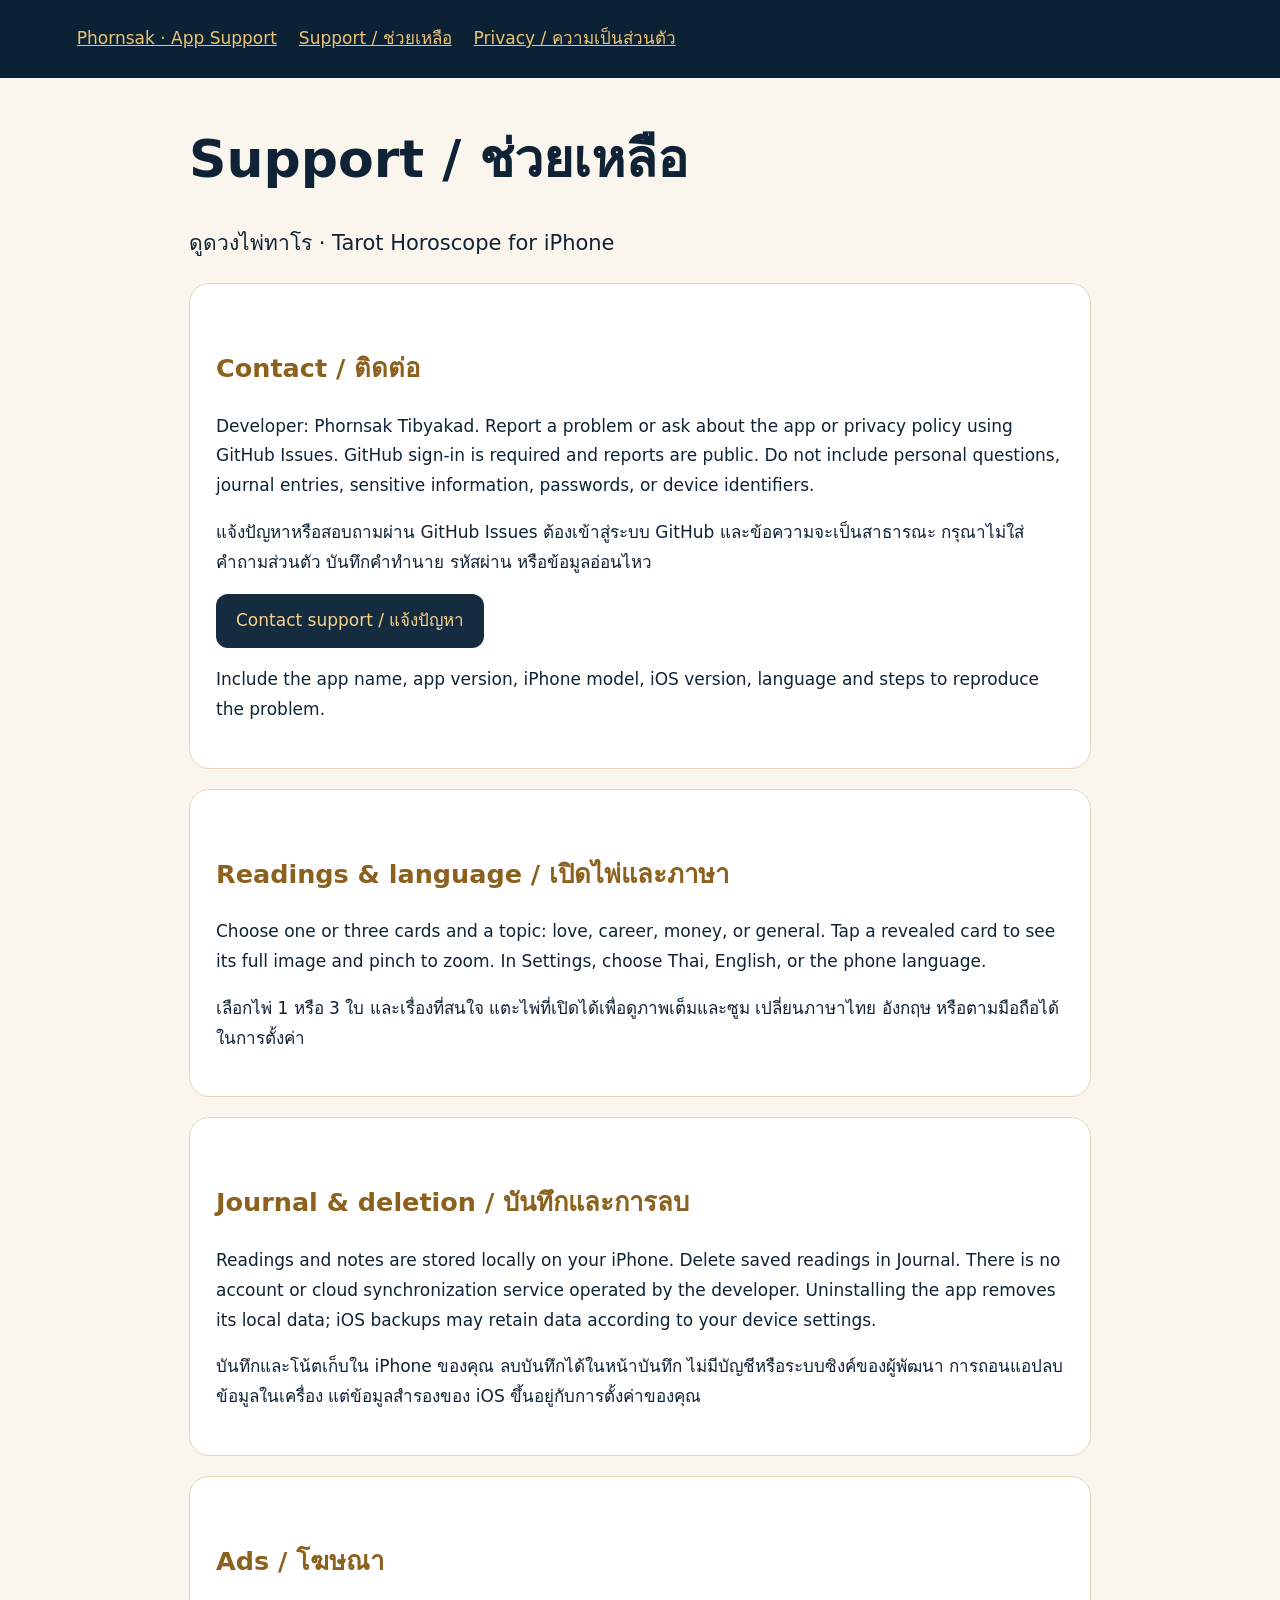
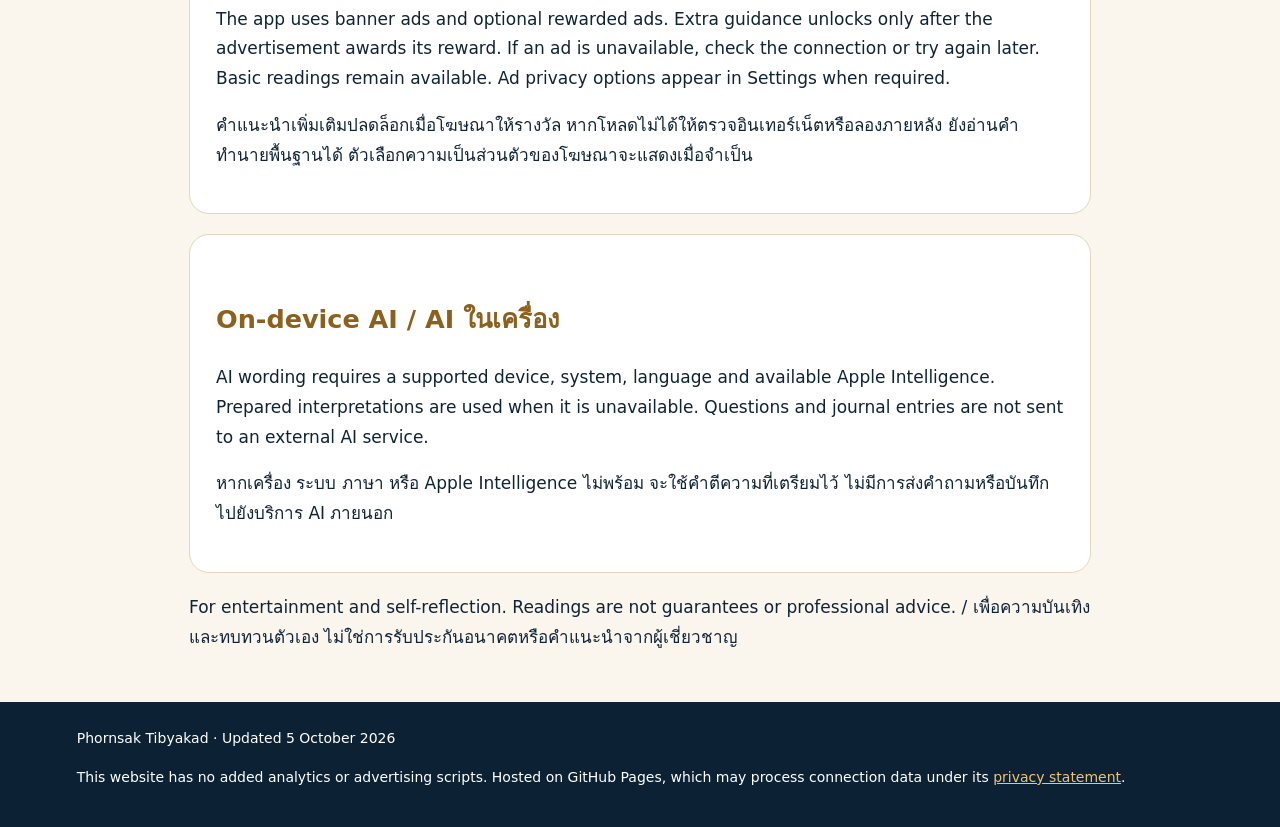
==== tarot-horoscope/support.html @ 6cd157fd "Create central app support site with bilingual Tarot support and privacy" ====
<!doctype html><html lang="en"><head><meta charset="utf-8"><meta name="viewport" content="width=device-width,initial-scale=1"><title>Tarot Horoscope · Support</title><link rel="stylesheet" href="../styles.css"></head><body><header><nav><a href="../index.html">Phornsak · App Support</a><a href="support.html">Support / ช่วยเหลือ</a><a href="privacy.html">Privacy / ความเป็นส่วนตัว</a></nav></header><main><h1>Support / ช่วยเหลือ</h1><p class="lead">ดูดวงไพ่ทาโร · Tarot Horoscope for iPhone</p><section><h2>Contact / ติดต่อ</h2><p>Developer: Phornsak Tibyakad. Report a problem or ask about the app or privacy policy using GitHub Issues. GitHub sign-in is required and reports are public. Do not include personal questions, journal entries, sensitive information, passwords, or device identifiers.</p><p>แจ้งปัญหาหรือสอบถามผ่าน GitHub Issues ต้องเข้าสู่ระบบ GitHub และข้อความจะเป็นสาธารณะ กรุณาไม่ใส่คำถามส่วนตัว บันทึกคำทำนาย รหัสผ่าน หรือข้อมูลอ่อนไหว</p><a class="button" href="https://github.com/phornsak-t/app-support/issues/new">Contact support / แจ้งปัญหา</a><p>Include the app name, app version, iPhone model, iOS version, language and steps to reproduce the problem.</p></section><section><h2>Readings & language / เปิดไพ่และภาษา</h2><p>Choose one or three cards and a topic: love, career, money, or general. Tap a revealed card to see its full image and pinch to zoom. In Settings, choose Thai, English, or the phone language.</p><p>เลือกไพ่ 1 หรือ 3 ใบ และเรื่องที่สนใจ แตะไพ่ที่เปิดได้เพื่อดูภาพเต็มและซูม เปลี่ยนภาษาไทย อังกฤษ หรือตามมือถือได้ในการตั้งค่า</p></section><section><h2>Journal & deletion / บันทึกและการลบ</h2><p>Readings and notes are stored locally on your iPhone. Delete saved readings in Journal. There is no account or cloud synchronization service operated by the developer. Uninstalling the app removes its local data; iOS backups may retain data according to your device settings.</p><p>บันทึกและโน้ตเก็บใน iPhone ของคุณ ลบบันทึกได้ในหน้าบันทึก ไม่มีบัญชีหรือระบบซิงค์ของผู้พัฒนา การถอนแอปลบข้อมูลในเครื่อง แต่ข้อมูลสำรองของ iOS ขึ้นอยู่กับการตั้งค่าของคุณ</p></section><section><h2>Ads / โฆษณา</h2><p>The app uses banner ads and optional rewarded ads. Extra guidance unlocks only after the advertisement awards its reward. If an ad is unavailable, check the connection or try again later. Basic readings remain available. Ad privacy options appear in Settings when required.</p><p>คำแนะนำเพิ่มเติมปลดล็อกเมื่อโฆษณาให้รางวัล หากโหลดไม่ได้ให้ตรวจอินเทอร์เน็ตหรือลองภายหลัง ยังอ่านคำทำนายพื้นฐานได้ ตัวเลือกความเป็นส่วนตัวของโฆษณาจะแสดงเมื่อจำเป็น</p></section><section><h2>On-device AI / AI ในเครื่อง</h2><p>AI wording requires a supported device, system, language and available Apple Intelligence. Prepared interpretations are used when it is unavailable. Questions and journal entries are not sent to an external AI service.</p><p>หากเครื่อง ระบบ ภาษา หรือ Apple Intelligence ไม่พร้อม จะใช้คำตีความที่เตรียมไว้ ไม่มีการส่งคำถามหรือบันทึกไปยังบริการ AI ภายนอก</p></section><p>For entertainment and self-reflection. Readings are not guarantees or professional advice. / เพื่อความบันเทิงและทบทวนตัวเอง ไม่ใช่การรับประกันอนาคตหรือคำแนะนำจากผู้เชี่ยวชาญ</p></main><footer>Phornsak Tibyakad · Updated 5 October 2026<p>This website has no added analytics or advertising scripts. Hosted on GitHub Pages, which may process connection data under its <a href="https://docs.github.com/en/site-policy/privacy-policies/github-general-privacy-statement">privacy statement</a>.</p></footer></body></html>
---- styles.css ----
*{box-sizing:border-box}body{margin:0;background:#faf6ee;color:#102336;font:17px/1.75 system-ui,sans-serif}header,footer{background:#0c2133;color:#fff;padding:24px max(6vw,24px)}header a,footer a{color:#edc477}main{max-width:950px;margin:50px auto;padding:0 24px}h1{font-size:clamp(32px,6vw,52px);line-height:1.2}h2{color:#8c601d;margin-top:36px}a{color:#80570e}section{background:white;border:1px solid #e5d6bb;border-radius:20px;padding:26px;margin:20px 0}.button{display:inline-block;padding:12px 20px;border-radius:12px;background:#142b40;color:#f8d28c;text-decoration:none}.lead{font-size:21px}.muted{color:#65717b}nav{display:flex;gap:22px;flex-wrap:wrap}footer{font-size:14px}li{margin-bottom:8px}
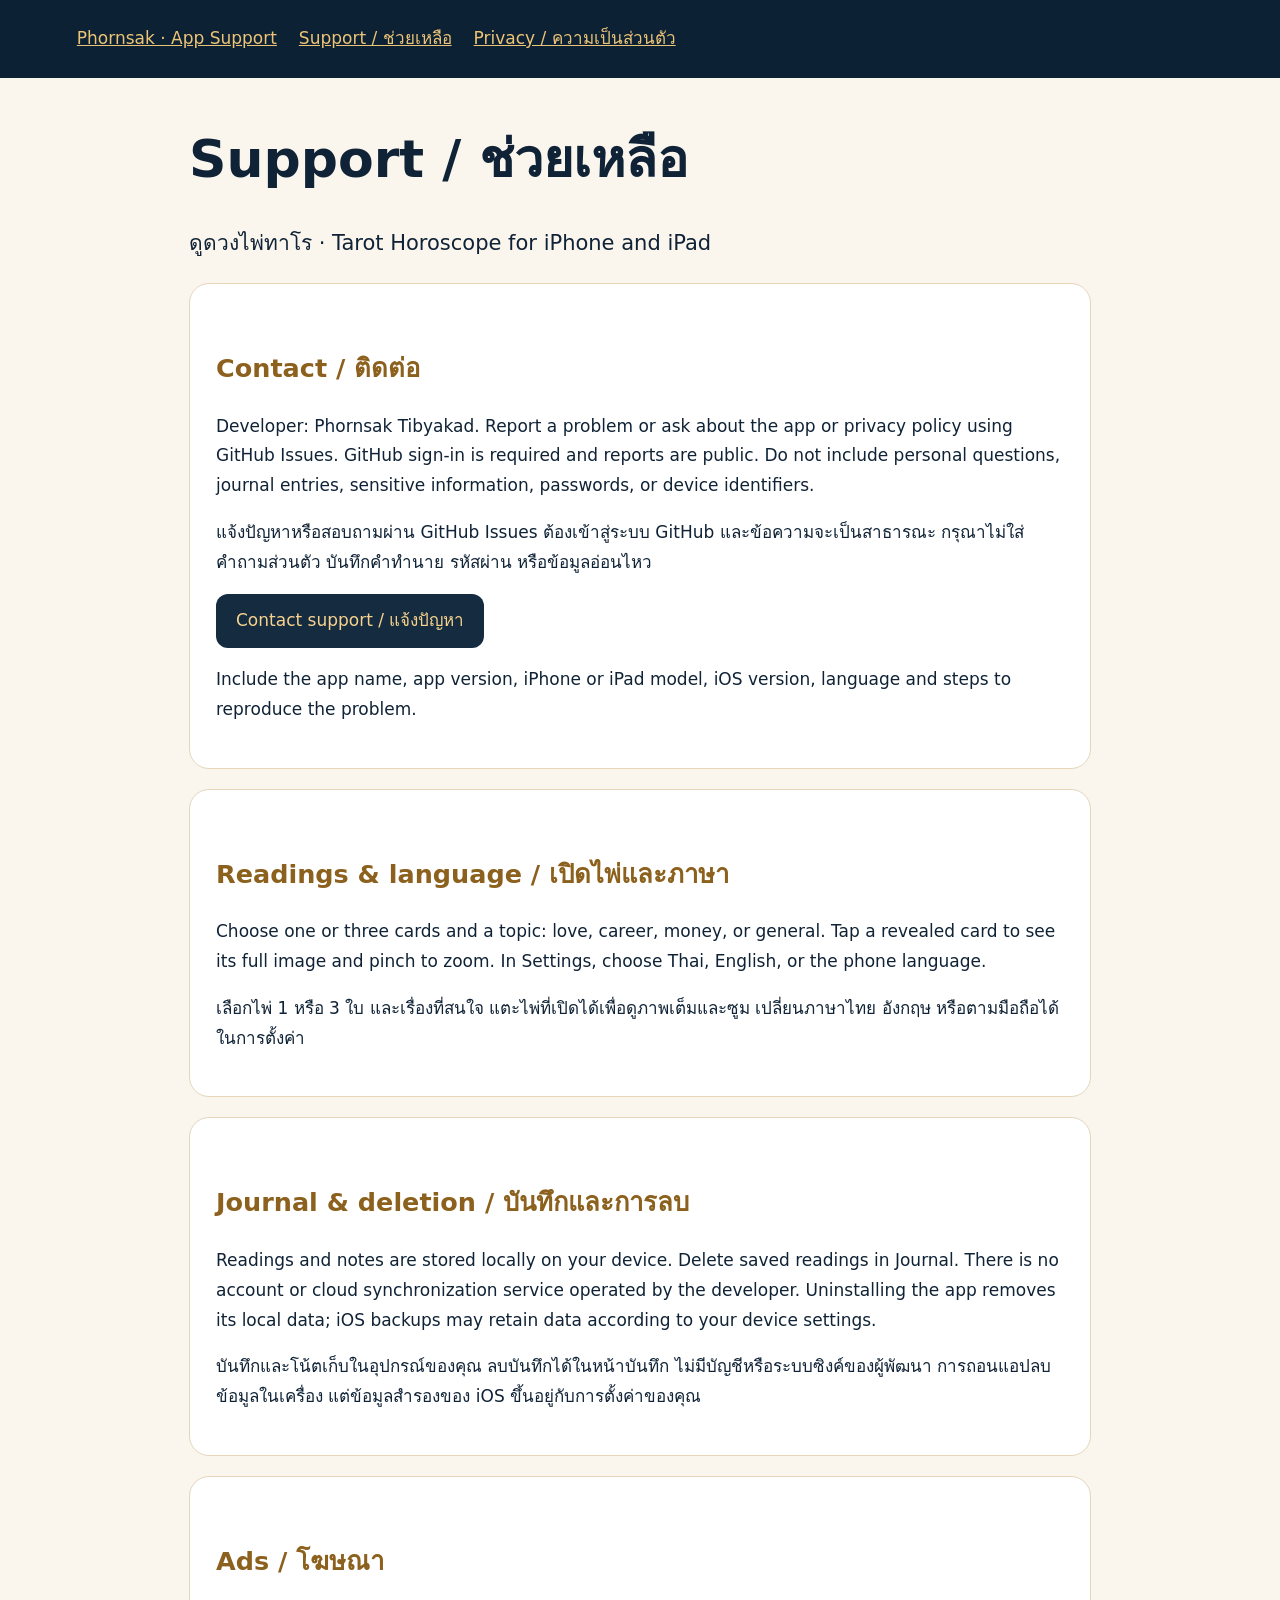
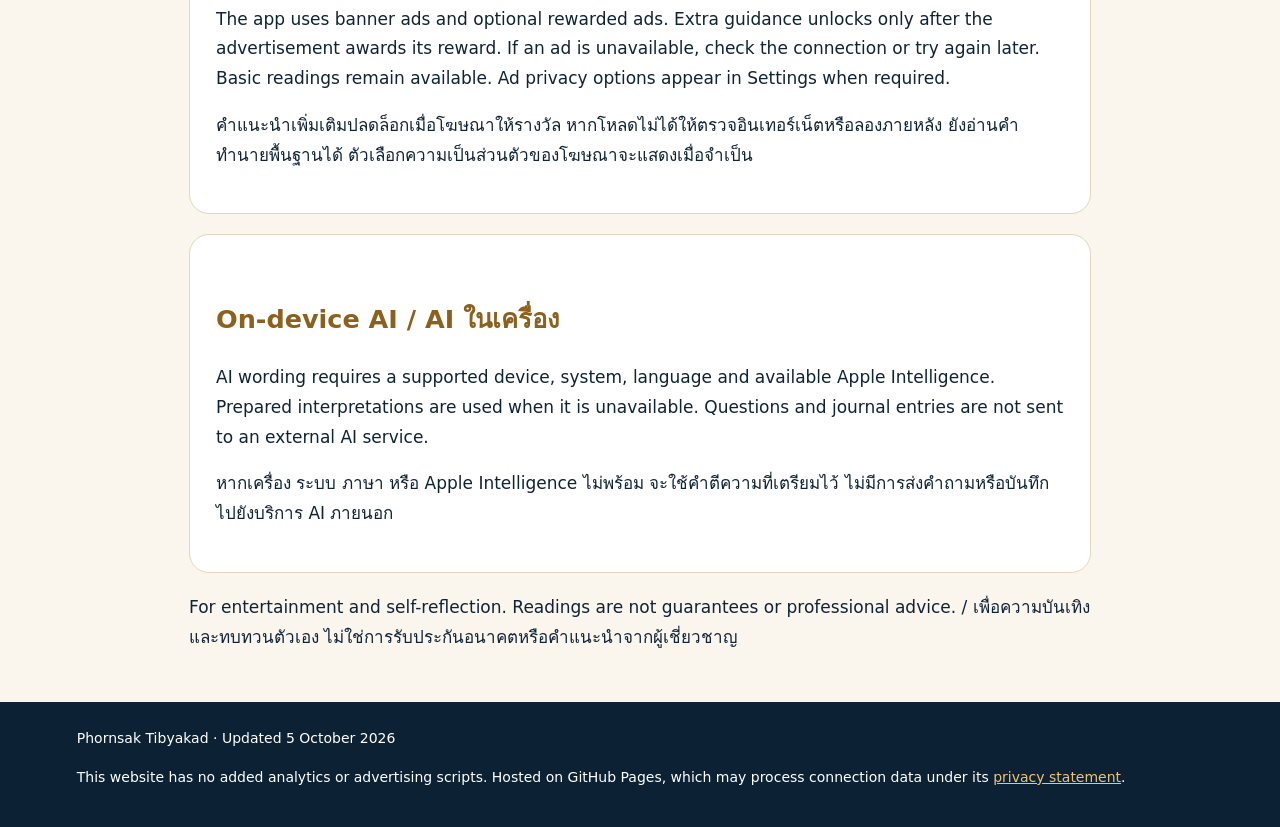
==== commit 1d8edc19: "Update Tarot support for universal iPhone and iPad app" ====
--- a/tarot-horoscope/support.html
+++ b/tarot-horoscope/support.html
@@ -1 +1 @@
-<!doctype html><html lang="en"><head><meta charset="utf-8"><meta name="viewport" content="width=device-width,initial-scale=1"><title>Tarot Horoscope · Support</title><link rel="stylesheet" href="../styles.css"></head><body><header><nav><a href="../index.html">Phornsak · App Support</a><a href="support.html">Support / ช่วยเหลือ</a><a href="privacy.html">Privacy / ความเป็นส่วนตัว</a></nav></header><main><h1>Support / ช่วยเหลือ</h1><p class="lead">ดูดวงไพ่ทาโร · Tarot Horoscope for iPhone</p><section><h2>Contact / ติดต่อ</h2><p>Developer: Phornsak Tibyakad. Report a problem or ask about the app or privacy policy using GitHub Issues. GitHub sign-in is required and reports are public. Do not include personal questions, journal entries, sensitive information, passwords, or device identifiers.</p><p>แจ้งปัญหาหรือสอบถามผ่าน GitHub Issues ต้องเข้าสู่ระบบ GitHub และข้อความจะเป็นสาธารณะ กรุณาไม่ใส่คำถามส่วนตัว บันทึกคำทำนาย รหัสผ่าน หรือข้อมูลอ่อนไหว</p><a class="button" href="https://github.com/phornsak-t/app-support/issues/new">Contact support / แจ้งปัญหา</a><p>Include the app name, app version, iPhone model, iOS version, language and steps to reproduce the problem.</p></section><section><h2>Readings & language / เปิดไพ่และภาษา</h2><p>Choose one or three cards and a topic: love, career, money, or general. Tap a revealed card to see its full image and pinch to zoom. In Settings, choose Thai, English, or the phone language.</p><p>เลือกไพ่ 1 หรือ 3 ใบ และเรื่องที่สนใจ แตะไพ่ที่เปิดได้เพื่อดูภาพเต็มและซูม เปลี่ยนภาษาไทย อังกฤษ หรือตามมือถือได้ในการตั้งค่า</p></section><section><h2>Journal & deletion / บันทึกและการลบ</h2><p>Readings and notes are stored locally on your iPhone. Delete saved readings in Journal. There is no account or cloud synchronization service operated by the developer. Uninstalling the app removes its local data; iOS backups may retain data according to your device settings.</p><p>บันทึกและโน้ตเก็บใน iPhone ของคุณ ลบบันทึกได้ในหน้าบันทึก ไม่มีบัญชีหรือระบบซิงค์ของผู้พัฒนา การถอนแอปลบข้อมูลในเครื่อง แต่ข้อมูลสำรองของ iOS ขึ้นอยู่กับการตั้งค่าของคุณ</p></section><section><h2>Ads / โฆษณา</h2><p>The app uses banner ads and optional rewarded ads. Extra guidance unlocks only after the advertisement awards its reward. If an ad is unavailable, check the connection or try again later. Basic readings remain available. Ad privacy options appear in Settings when required.</p><p>คำแนะนำเพิ่มเติมปลดล็อกเมื่อโฆษณาให้รางวัล หากโหลดไม่ได้ให้ตรวจอินเทอร์เน็ตหรือลองภายหลัง ยังอ่านคำทำนายพื้นฐานได้ ตัวเลือกความเป็นส่วนตัวของโฆษณาจะแสดงเมื่อจำเป็น</p></section><section><h2>On-device AI / AI ในเครื่อง</h2><p>AI wording requires a supported device, system, language and available Apple Intelligence. Prepared interpretations are used when it is unavailable. Questions and journal entries are not sent to an external AI service.</p><p>หากเครื่อง ระบบ ภาษา หรือ Apple Intelligence ไม่พร้อม จะใช้คำตีความที่เตรียมไว้ ไม่มีการส่งคำถามหรือบันทึกไปยังบริการ AI ภายนอก</p></section><p>For entertainment and self-reflection. Readings are not guarantees or professional advice. / เพื่อความบันเทิงและทบทวนตัวเอง ไม่ใช่การรับประกันอนาคตหรือคำแนะนำจากผู้เชี่ยวชาญ</p></main><footer>Phornsak Tibyakad · Updated 5 October 2026<p>This website has no added analytics or advertising scripts. Hosted on GitHub Pages, which may process connection data under its <a href="https://docs.github.com/en/site-policy/privacy-policies/github-general-privacy-statement">privacy statement</a>.</p></footer></body></html>+<!doctype html><html lang="en"><head><meta charset="utf-8"><meta name="viewport" content="width=device-width,initial-scale=1"><title>Tarot Horoscope · Support</title><link rel="stylesheet" href="../styles.css"></head><body><header><nav><a href="../index.html">Phornsak · App Support</a><a href="support.html">Support / ช่วยเหลือ</a><a href="privacy.html">Privacy / ความเป็นส่วนตัว</a></nav></header><main><h1>Support / ช่วยเหลือ</h1><p class="lead">ดูดวงไพ่ทาโร · Tarot Horoscope for iPhone and iPad</p><section><h2>Contact / ติดต่อ</h2><p>Developer: Phornsak Tibyakad. Report a problem or ask about the app or privacy policy using GitHub Issues. GitHub sign-in is required and reports are public. Do not include personal questions, journal entries, sensitive information, passwords, or device identifiers.</p><p>แจ้งปัญหาหรือสอบถามผ่าน GitHub Issues ต้องเข้าสู่ระบบ GitHub และข้อความจะเป็นสาธารณะ กรุณาไม่ใส่คำถามส่วนตัว บันทึกคำทำนาย รหัสผ่าน หรือข้อมูลอ่อนไหว</p><a class="button" href="https://github.com/phornsak-t/app-support/issues/new">Contact support / แจ้งปัญหา</a><p>Include the app name, app version, iPhone or iPad model, iOS version, language and steps to reproduce the problem.</p></section><section><h2>Readings & language / เปิดไพ่และภาษา</h2><p>Choose one or three cards and a topic: love, career, money, or general. Tap a revealed card to see its full image and pinch to zoom. In Settings, choose Thai, English, or the phone language.</p><p>เลือกไพ่ 1 หรือ 3 ใบ และเรื่องที่สนใจ แตะไพ่ที่เปิดได้เพื่อดูภาพเต็มและซูม เปลี่ยนภาษาไทย อังกฤษ หรือตามมือถือได้ในการตั้งค่า</p></section><section><h2>Journal & deletion / บันทึกและการลบ</h2><p>Readings and notes are stored locally on your device. Delete saved readings in Journal. There is no account or cloud synchronization service operated by the developer. Uninstalling the app removes its local data; iOS backups may retain data according to your device settings.</p><p>บันทึกและโน้ตเก็บในอุปกรณ์ของคุณ ลบบันทึกได้ในหน้าบันทึก ไม่มีบัญชีหรือระบบซิงค์ของผู้พัฒนา การถอนแอปลบข้อมูลในเครื่อง แต่ข้อมูลสำรองของ iOS ขึ้นอยู่กับการตั้งค่าของคุณ</p></section><section><h2>Ads / โฆษณา</h2><p>The app uses banner ads and optional rewarded ads. Extra guidance unlocks only after the advertisement awards its reward. If an ad is unavailable, check the connection or try again later. Basic readings remain available. Ad privacy options appear in Settings when required.</p><p>คำแนะนำเพิ่มเติมปลดล็อกเมื่อโฆษณาให้รางวัล หากโหลดไม่ได้ให้ตรวจอินเทอร์เน็ตหรือลองภายหลัง ยังอ่านคำทำนายพื้นฐานได้ ตัวเลือกความเป็นส่วนตัวของโฆษณาจะแสดงเมื่อจำเป็น</p></section><section><h2>On-device AI / AI ในเครื่อง</h2><p>AI wording requires a supported device, system, language and available Apple Intelligence. Prepared interpretations are used when it is unavailable. Questions and journal entries are not sent to an external AI service.</p><p>หากเครื่อง ระบบ ภาษา หรือ Apple Intelligence ไม่พร้อม จะใช้คำตีความที่เตรียมไว้ ไม่มีการส่งคำถามหรือบันทึกไปยังบริการ AI ภายนอก</p></section><p>For entertainment and self-reflection. Readings are not guarantees or professional advice. / เพื่อความบันเทิงและทบทวนตัวเอง ไม่ใช่การรับประกันอนาคตหรือคำแนะนำจากผู้เชี่ยวชาญ</p></main><footer>Phornsak Tibyakad · Updated 5 October 2026<p>This website has no added analytics or advertising scripts. Hosted on GitHub Pages, which may process connection data under its <a href="https://docs.github.com/en/site-policy/privacy-policies/github-general-privacy-statement">privacy statement</a>.</p></footer></body></html>
